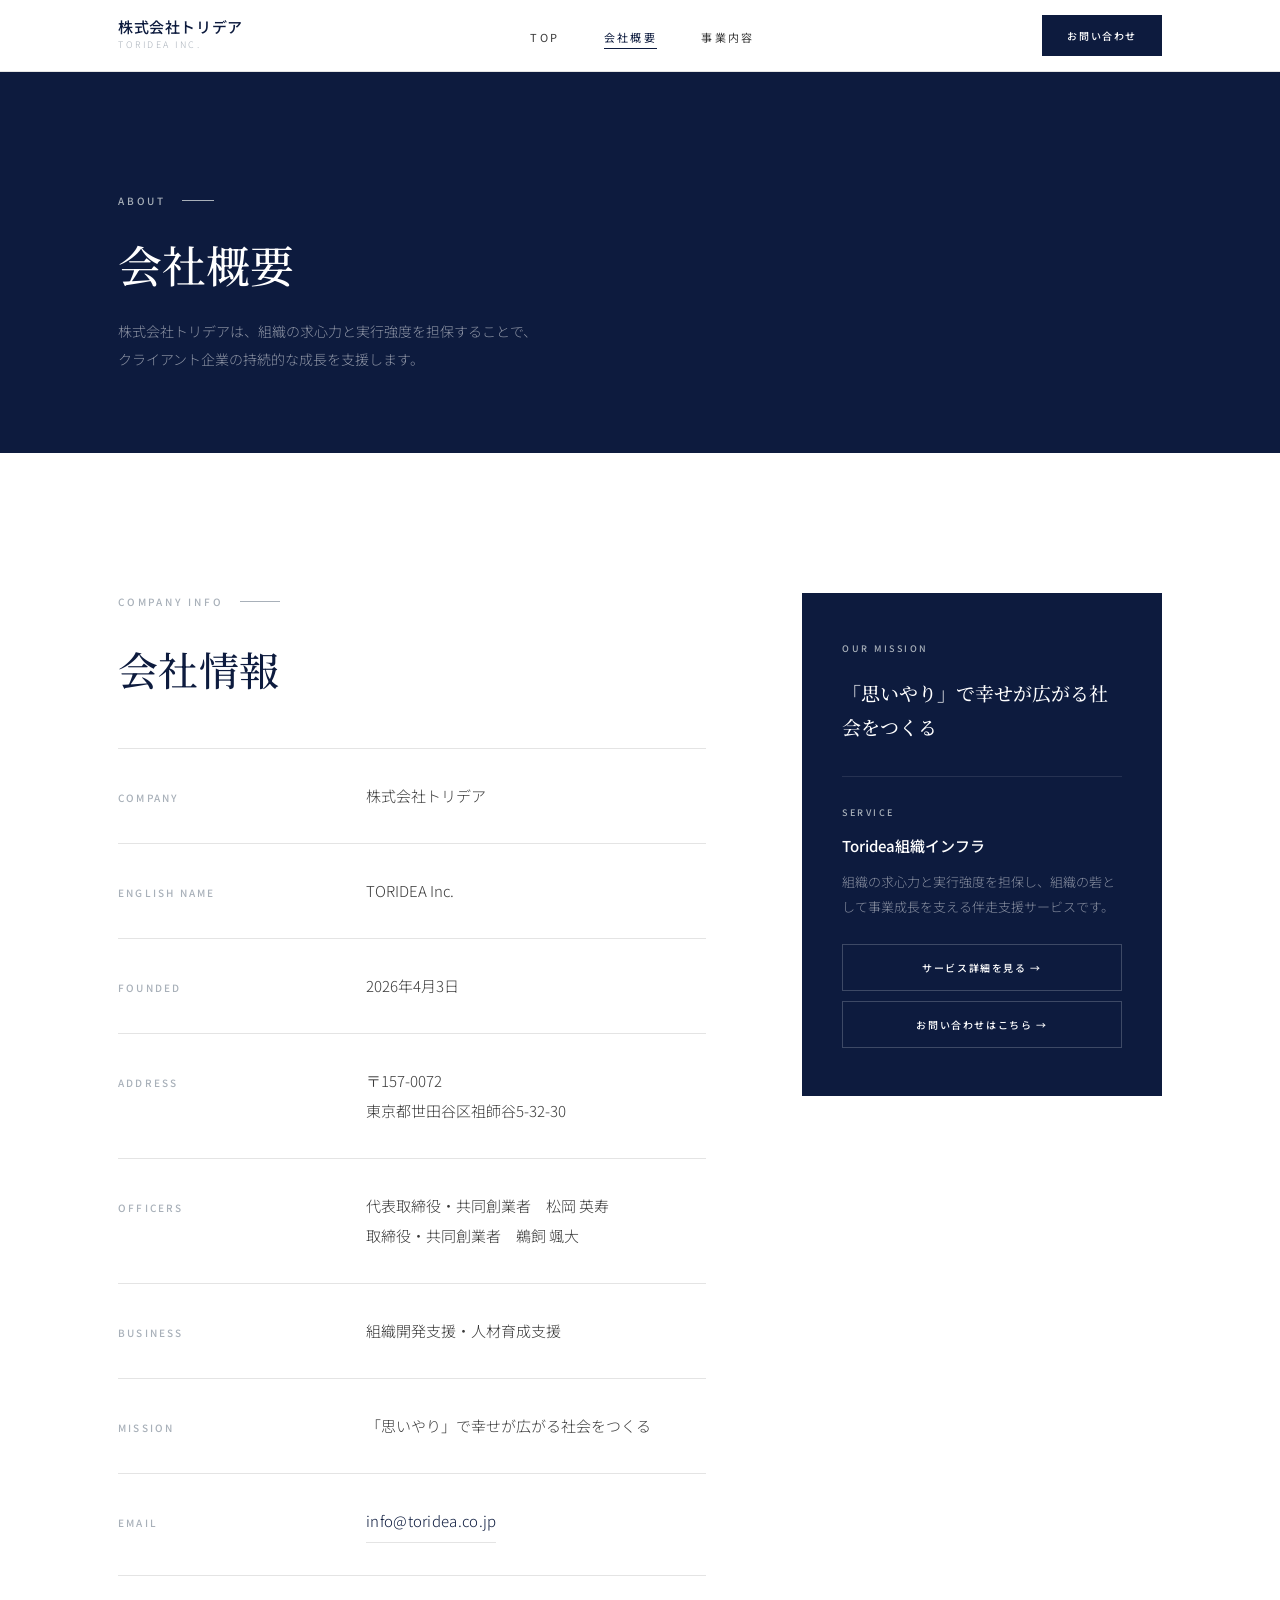
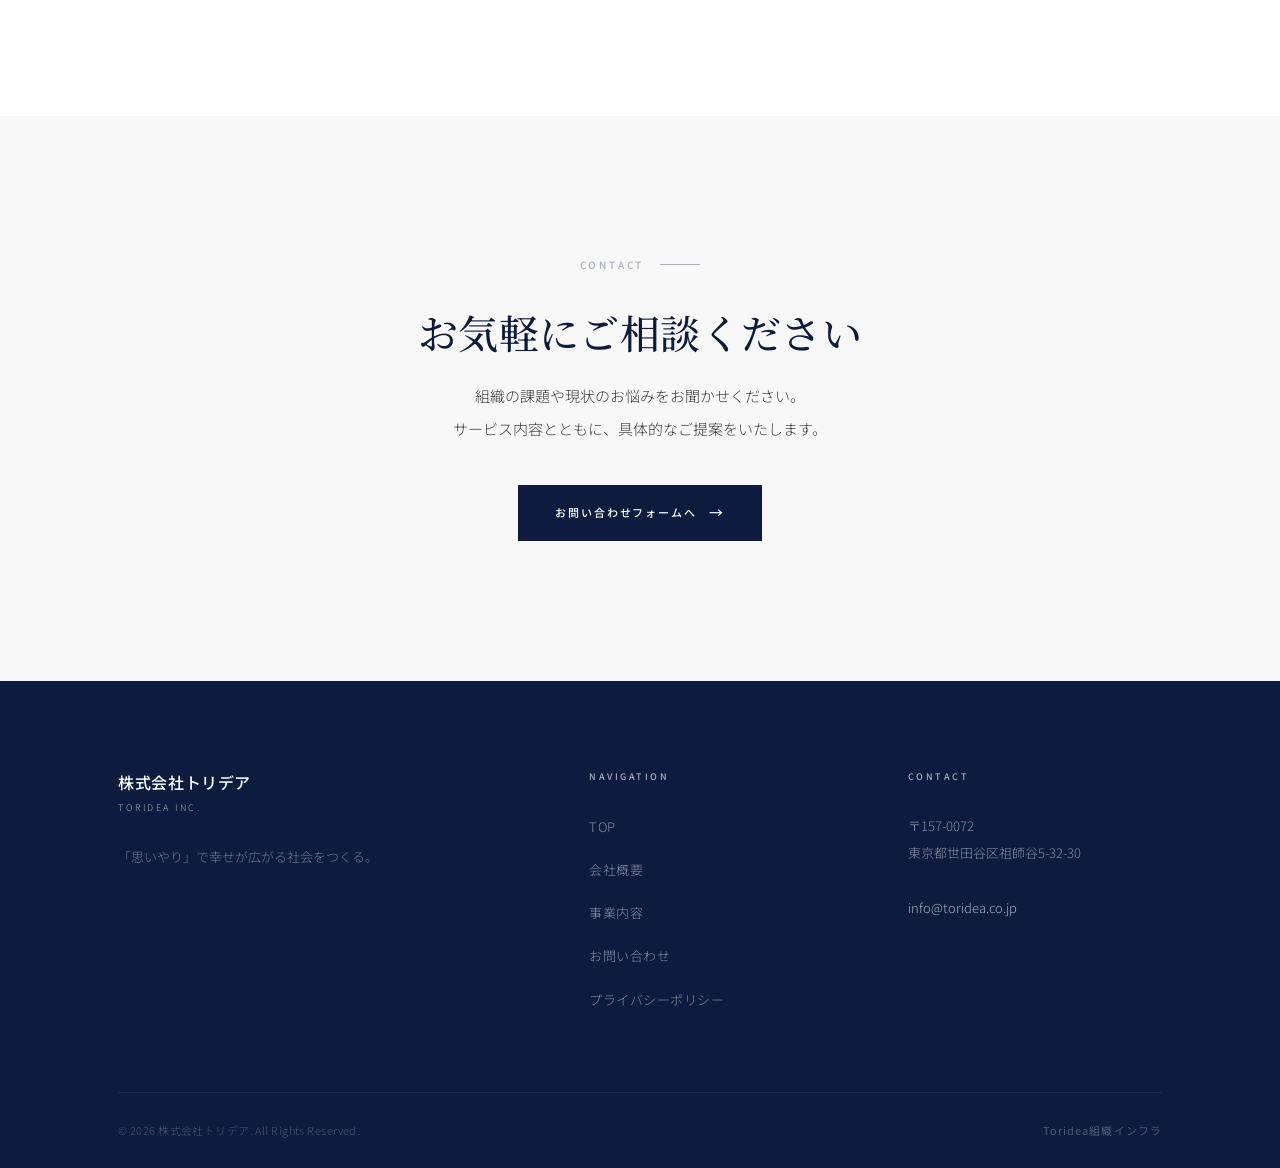
==== about.html @ 1d495691 "first commit" ====
<!DOCTYPE html>
<html lang="ja">
<head>
  <meta charset="UTF-8">
  <meta name="viewport" content="width=device-width, initial-scale=1.0">
  <meta name="description" content="株式会社トリデアの会社概要。設立2026年4月3日、東京都世田谷区。代表取締役 松岡 英寿。">
  <title>会社概要 | 株式会社トリデア</title>
  <link rel="stylesheet" href="style.css">
  <style>
    /* =====================
       About Page
    ===================== */
    .about-layout {
      display: grid;
      grid-template-columns: 1fr 360px;
      gap: 96px;
      align-items: start;
    }

    .about-sidebar {
      position: sticky;
      top: calc(var(--header-h) + 32px);
    }

    .sidebar-card {
      background: var(--color-primary);
      padding: 48px 40px;
      color: var(--color-white);
    }

    .sidebar-card__label {
      font-size: 9px;
      font-weight: 500;
      letter-spacing: 0.28em;
      color: var(--color-accent);
      text-transform: uppercase;
      margin-bottom: 20px;
    }

    .sidebar-card__mission {
      font-family: var(--font-serif);
      font-size: 19px;
      font-weight: 500;
      line-height: 1.8;
      margin-bottom: 32px;
    }

    .sidebar-card__divider {
      border: none;
      border-top: 1px solid rgba(255,255,255,0.1);
      margin-bottom: 28px;
    }

    .sidebar-card__svc-label {
      font-size: 9px;
      font-weight: 500;
      letter-spacing: 0.28em;
      color: var(--color-accent);
      text-transform: uppercase;
      margin-bottom: 12px;
    }

    .sidebar-card__svc-name {
      font-size: 15px;
      font-weight: 500;
      margin-bottom: 12px;
    }

    .sidebar-card__svc-text {
      font-size: 13px;
      color: rgba(255,255,255,0.5);
      line-height: 1.9;
      font-weight: 300;
    }

    .sidebar-card__cta {
      display: block;
      margin-top: 24px;
      text-align: center;
      font-size: 10px;
      font-weight: 500;
      padding: 14px;
      border: 1px solid rgba(255,255,255,0.2);
      letter-spacing: 0.16em;
      text-transform: uppercase;
      transition: background 0.25s, border-color 0.25s;
    }

    .sidebar-card__cta + .sidebar-card__cta { margin-top: 10px; }

    .sidebar-card__cta:hover {
      background: rgba(255,255,255,0.08);
      border-color: rgba(255,255,255,0.35);
    }

    @media (max-width: 960px) {
      .about-layout {
        grid-template-columns: 1fr;
        gap: 56px;
      }

      .about-sidebar { position: static; }
    }
  </style>
</head>
<body>

  <!-- Header -->
  <header class="header">
    <div class="header__inner">
      <a href="index.html" class="header__logo">
        <span class="header__logo-name">株式会社トリデア</span>
        <span class="header__logo-en">TORIDEA Inc.</span>
      </a>
      <nav class="nav">
        <ul class="nav__list">
          <li><a href="index.html" class="nav__link">TOP</a></li>
          <li><a href="about.html" class="nav__link active">会社概要</a></li>
          <li><a href="service.html" class="nav__link">事業内容</a></li>
        </ul>
      </nav>
      <a href="contact.html" class="nav__cta">お問い合わせ</a>
      <button class="hamburger" id="hamburger" aria-label="メニュー">
        <span class="hamburger__bar"></span>
        <span class="hamburger__bar"></span>
        <span class="hamburger__bar"></span>
      </button>
    </div>
  </header>

  <!-- Mobile Nav -->
  <div class="mobile-nav" id="mobileNav">
    <ul class="mobile-nav__list">
      <li><a href="index.html" class="mobile-nav__link">TOP</a></li>
      <li><a href="about.html" class="mobile-nav__link">会社概要</a></li>
      <li><a href="service.html" class="mobile-nav__link">事業内容</a></li>
    </ul>
    <a href="contact.html" class="mobile-nav__cta">お問い合わせ</a>
  </div>

  <!-- Page Hero -->
  <div class="main-content">
    <section class="page-hero">
      <div class="container">
        <div class="page-hero__eyebrow">
          <span class="page-hero__label">About</span>
          <span class="page-hero__line"></span>
        </div>
        <h1 class="page-hero__title">会社概要</h1>
        <p class="page-hero__lead">
          株式会社トリデアは、組織の求心力と実行強度を担保することで、<br>クライアント企業の持続的な成長を支援します。
        </p>
      </div>
    </section>

    <!-- Company Info -->
    <section class="section">
      <div class="container">
        <div class="about-layout">

          <!-- Main -->
          <div>
            <div class="eyebrow fade-in">
              <span class="eyebrow__text">Company Info</span>
              <span class="eyebrow__line"></span>
            </div>
            <h2 class="heading-serif fade-in" style="margin-bottom:48px;">会社情報</h2>

            <dl class="info-dl fade-in">
              <div class="info-dl__item">
                <dt class="info-dl__term">Company</dt>
                <dd class="info-dl__def">株式会社トリデア</dd>
              </div>
              <div class="info-dl__item">
                <dt class="info-dl__term">English Name</dt>
                <dd class="info-dl__def">TORIDEA Inc.</dd>
              </div>
              <div class="info-dl__item">
                <dt class="info-dl__term">Founded</dt>
                <dd class="info-dl__def">2026年4月3日</dd>
              </div>
              <div class="info-dl__item">
                <dt class="info-dl__term">Address</dt>
                <dd class="info-dl__def">
                  〒157-0072<br>
                  東京都世田谷区祖師谷5-32-30
                </dd>
              </div>
              <div class="info-dl__item">
                <dt class="info-dl__term">Officers</dt>
                <dd class="info-dl__def">
                  代表取締役・共同創業者　松岡 英寿<br>
                  取締役・共同創業者　鵜飼 颯大
                </dd>
              </div>
              <div class="info-dl__item">
                <dt class="info-dl__term">Business</dt>
                <dd class="info-dl__def">組織開発支援・人材育成支援</dd>
              </div>
              <div class="info-dl__item">
                <dt class="info-dl__term">Mission</dt>
                <dd class="info-dl__def">「思いやり」で幸せが広がる社会をつくる</dd>
              </div>
              <div class="info-dl__item">
                <dt class="info-dl__term">Email</dt>
                <dd class="info-dl__def">
                  <a href="mailto:info@toridea.co.jp" class="text-link"
                     style="font-size:15px; font-weight:300; text-transform:none; letter-spacing:0.02em;">
                    info@toridea.co.jp
                  </a>
                </dd>
              </div>
            </dl>
          </div>

          <!-- Sidebar -->
          <aside class="about-sidebar">
            <div class="sidebar-card fade-in">
              <p class="sidebar-card__label">Our Mission</p>
              <p class="sidebar-card__mission">
                「思いやり」で幸せが広がる社会をつくる
              </p>
              <hr class="sidebar-card__divider">
              <p class="sidebar-card__svc-label">Service</p>
              <p class="sidebar-card__svc-name">Toridea組織インフラ</p>
              <p class="sidebar-card__svc-text">
                組織の求心力と実行強度を担保し、組織の砦として事業成長を支える伴走支援サービスです。
              </p>
              <a href="service.html" class="sidebar-card__cta">サービス詳細を見る →</a>
              <a href="contact.html" class="sidebar-card__cta">お問い合わせはこちら →</a>
            </div>
          </aside>
        </div>
      </div>
    </section>

    <!-- CTA -->
    <section class="section section--gray">
      <div class="container" style="text-align:center;">
        <div class="eyebrow fade-in" style="justify-content:center;">
          <span class="eyebrow__text">Contact</span>
          <span class="eyebrow__line"></span>
        </div>
        <h2 class="heading-serif fade-in" style="margin-bottom:16px;">お気軽にご相談ください</h2>
        <p class="lead fade-in" style="margin:0 auto 40px; text-align:center;">
          組織の課題や現状のお悩みをお聞かせください。<br>
          サービス内容とともに、具体的なご提案をいたします。
        </p>
        <a href="contact.html" class="btn btn--primary fade-in">
          お問い合わせフォームへ <span class="btn__arrow">→</span>
        </a>
      </div>
    </section>
  </div>

  <!-- Footer -->
  <footer class="footer">
    <div class="container">
      <div class="footer__grid">
        <div>
          <p class="footer__brand-name">株式会社トリデア</p>
          <p class="footer__brand-en">TORIDEA Inc.</p>
          <p class="footer__mission">
            「思いやり」で幸せが広がる社会をつくる。
          </p>
        </div>
        <div>
          <p class="footer__col-label">Navigation</p>
          <ul class="footer__nav-list">
            <li><a href="index.html" class="footer__nav-link">TOP</a></li>
            <li><a href="about.html" class="footer__nav-link">会社概要</a></li>
            <li><a href="service.html" class="footer__nav-link">事業内容</a></li>
            <li><a href="contact.html" class="footer__nav-link">お問い合わせ</a></li>
            <li><a href="privacy.html" class="footer__nav-link">プライバシーポリシー</a></li>
          </ul>
        </div>
        <div>
          <p class="footer__col-label">Contact</p>
          <p class="footer__address">
            〒157-0072<br>
            東京都世田谷区祖師谷5-32-30<br><br>
            <a href="mailto:info@toridea.co.jp" style="color:var(--color-accent);">info@toridea.co.jp</a>
          </p>
        </div>
      </div>
      <div class="footer__bottom">
        <p class="footer__copy">&copy; 2026 株式会社トリデア. All Rights Reserved.</p>
        <p class="footer__tagline">Toridea組織インフラ</p>
      </div>
    </div>
  </footer>

  <script>
    const hamburger = document.getElementById('hamburger');
    const mobileNav = document.getElementById('mobileNav');

    hamburger.addEventListener('click', () => {
      hamburger.classList.toggle('is-open');
      mobileNav.classList.toggle('is-open');
    });

    document.querySelectorAll('.mobile-nav__link, .mobile-nav__cta').forEach(link => {
      link.addEventListener('click', () => {
        hamburger.classList.remove('is-open');
        mobileNav.classList.remove('is-open');
      });
    });

    const observer = new IntersectionObserver((entries) => {
      entries.forEach(e => { if (e.isIntersecting) e.target.classList.add('is-visible'); });
    }, { threshold: 0.1 });

    document.querySelectorAll('.fade-in').forEach(el => observer.observe(el));
  </script>
</body>
</html>
---- style.css ----
@import url('https://fonts.googleapis.com/css2?family=Noto+Sans+JP:wght@300;400;500;700&family=Noto+Serif+JP:wght@400;500;700&display=swap');

/* =====================
   Reset & Variables
===================== */
*, *::before, *::after {
  box-sizing: border-box;
  margin: 0;
  padding: 0;
}

:root {
  --color-primary:    #0D1B3E;
  --color-accent:     #A8B0B9;
  --color-white:      #FFFFFF;
  --color-bg:         #F8F8F8;
  --color-border:     #E4E4E4;
  --color-text:       #1A1A1A;
  --color-text-mid:   #3A3A3A;
  --color-text-light: #888888;
  --font-sans:  'Noto Sans JP', sans-serif;
  --font-serif: 'Noto Serif JP', serif;
  --max-width:  1140px;
  --header-h:   72px;
}

html { scroll-behavior: smooth; }

body {
  font-family: var(--font-sans);
  color: var(--color-text);
  background: var(--color-white);
  line-height: 1.7;
  font-size: 16px;
  -webkit-font-smoothing: antialiased;
}

a  { color: inherit; text-decoration: none; }
ul { list-style: none; }
img { max-width: 100%; height: auto; display: block; }
button { font-family: var(--font-sans); cursor: pointer; }

/* =====================
   Layout
===================== */
.container {
  max-width: var(--max-width);
  margin: 0 auto;
  padding: 0 48px;
}

.main-content { margin-top: var(--header-h); }

/* =====================
   Header
===================== */
.header {
  position: fixed;
  top: 0; left: 0; right: 0;
  height: var(--header-h);
  background: var(--color-white);
  border-bottom: 1px solid var(--color-border);
  z-index: 1000;
}

.header__inner {
  display: flex;
  align-items: center;
  justify-content: space-between;
  height: 100%;
  max-width: var(--max-width);
  margin: 0 auto;
  padding: 0 48px;
}

.header__logo {
  display: flex;
  flex-direction: column;
  gap: 3px;
}

.header__logo-name {
  font-size: 15px;
  font-weight: 500;
  color: var(--color-primary);
  letter-spacing: 0.04em;
  line-height: 1;
}

.header__logo-en {
  font-size: 9px;
  font-weight: 300;
  color: var(--color-accent);
  letter-spacing: 0.28em;
  text-transform: uppercase;
}

.nav__list {
  display: flex;
  align-items: center;
  gap: 44px;
}

.nav__link {
  font-size: 11px;
  font-weight: 400;
  color: var(--color-text-mid);
  letter-spacing: 0.22em;
  text-transform: uppercase;
  position: relative;
  padding-bottom: 4px;
  transition: color 0.25s;
}

.nav__link::after {
  content: '';
  position: absolute;
  bottom: 0; left: 0;
  width: 0; height: 1px;
  background: var(--color-primary);
  transition: width 0.3s ease;
}

.nav__link:hover,
.nav__link.active { color: var(--color-primary); }

.nav__link:hover::after,
.nav__link.active::after { width: 100%; }

.nav__cta {
  font-size: 10px;
  font-weight: 500;
  color: var(--color-white);
  background: var(--color-primary);
  padding: 11px 24px;
  letter-spacing: 0.16em;
  text-transform: uppercase;
  border: 1px solid var(--color-primary);
  transition: background 0.25s, color 0.25s;
}

.nav__cta:hover {
  background: transparent;
  color: var(--color-primary);
}

/* Hamburger */
.hamburger {
  display: none;
  flex-direction: column;
  justify-content: center;
  gap: 5px;
  background: none;
  border: none;
  padding: 6px;
  width: 36px;
  height: 36px;
}

.hamburger__bar {
  display: block;
  width: 22px;
  height: 1px;
  background: var(--color-primary);
  transition: all 0.3s;
}

.hamburger.is-open .hamburger__bar:nth-child(1) { transform: translateY(6px) rotate(45deg); }
.hamburger.is-open .hamburger__bar:nth-child(2) { opacity: 0; }
.hamburger.is-open .hamburger__bar:nth-child(3) { transform: translateY(-6px) rotate(-45deg); }

.mobile-nav {
  display: none;
  position: fixed;
  top: var(--header-h);
  left: 0; right: 0;
  background: var(--color-white);
  padding: 32px 24px 40px;
  border-bottom: 1px solid var(--color-border);
  z-index: 999;
}

.mobile-nav.is-open { display: block; }

.mobile-nav__list {
  display: flex;
  flex-direction: column;
  margin-bottom: 24px;
}

.mobile-nav__link {
  display: block;
  padding: 16px 0;
  font-size: 11px;
  color: var(--color-text-mid);
  border-bottom: 1px solid var(--color-border);
  letter-spacing: 0.22em;
  text-transform: uppercase;
}

.mobile-nav__cta {
  display: block;
  text-align: center;
  background: var(--color-primary);
  color: var(--color-white);
  font-size: 11px;
  font-weight: 500;
  padding: 15px;
  letter-spacing: 0.16em;
  text-transform: uppercase;
}

/* =====================
   Footer
===================== */
.footer {
  background: var(--color-primary);
  color: var(--color-white);
  padding: 88px 0 0;
}

.footer__grid {
  display: grid;
  grid-template-columns: 1.6fr 1fr 1fr;
  gap: 64px;
  padding-bottom: 80px;
  border-bottom: 1px solid rgba(255,255,255,0.07);
}

.footer__brand-name {
  font-size: 16px;
  font-weight: 500;
  letter-spacing: 0.04em;
  margin-bottom: 4px;
}

.footer__brand-en {
  font-size: 9px;
  font-weight: 300;
  color: var(--color-accent);
  letter-spacing: 0.28em;
  text-transform: uppercase;
  margin-bottom: 28px;
}

.footer__mission {
  font-size: 13px;
  line-height: 2.1;
  color: rgba(255,255,255,0.42);
  font-weight: 300;
}

.footer__col-label {
  font-size: 9px;
  font-weight: 500;
  letter-spacing: 0.28em;
  color: var(--color-accent);
  text-transform: uppercase;
  margin-bottom: 28px;
}

.footer__nav-list {
  display: flex;
  flex-direction: column;
  gap: 16px;
}

.footer__nav-link {
  font-size: 13px;
  color: rgba(255,255,255,0.5);
  font-weight: 300;
  letter-spacing: 0.04em;
  transition: color 0.25s;
}

.footer__nav-link:hover { color: var(--color-white); }

.footer__address {
  font-size: 13px;
  line-height: 2.1;
  color: rgba(255,255,255,0.5);
  font-weight: 300;
}

.footer__bottom {
  padding: 28px 0;
  display: flex;
  align-items: center;
  justify-content: space-between;
}

.footer__copy {
  font-size: 11px;
  color: rgba(255,255,255,0.26);
  letter-spacing: 0.04em;
  font-weight: 300;
}

.footer__tagline {
  font-size: 11px;
  color: rgba(255,255,255,0.28);
  letter-spacing: 0.1em;
}

/* =====================
   Section
===================== */
.section { padding: 140px 0; }
.section--gray { background: var(--color-bg); }
.section--dark  { background: var(--color-primary); color: var(--color-white); }

/* Eyebrow */
.eyebrow {
  display: flex;
  align-items: center;
  gap: 16px;
  margin-bottom: 28px;
}

.eyebrow__text {
  font-size: 10px;
  font-weight: 500;
  letter-spacing: 0.28em;
  color: var(--color-accent);
  text-transform: uppercase;
  white-space: nowrap;
}

.eyebrow__line {
  width: 40px;
  height: 1px;
  background: var(--color-accent);
  flex-shrink: 0;
}

/* Headings */
.heading-serif {
  font-family: var(--font-serif);
  font-size: clamp(26px, 3.2vw, 40px);
  font-weight: 500;
  color: var(--color-primary);
  line-height: 1.55;
  letter-spacing: 0.01em;
}

.heading-serif--white { color: var(--color-white); }

/* Lead */
.lead {
  font-size: 15px;
  font-weight: 300;
  color: var(--color-text-mid);
  line-height: 2.2;
  max-width: 720px;
}

.lead--white { color: rgba(255,255,255,0.62); }

/* Decorative rule */
.deco-rule {
  width: 40px;
  height: 1px;
  background: var(--color-accent);
  margin: 28px 0;
}

/* =====================
   Page Hero (subpages)
===================== */
.page-hero {
  background: var(--color-primary);
  padding: 120px 0 80px;
}

.page-hero__eyebrow {
  display: flex;
  align-items: center;
  gap: 16px;
  margin-bottom: 24px;
}

.page-hero__label {
  font-size: 10px;
  font-weight: 500;
  letter-spacing: 0.28em;
  color: var(--color-accent);
  text-transform: uppercase;
}

.page-hero__line {
  width: 32px;
  height: 1px;
  background: var(--color-accent);
}

.page-hero__title {
  font-family: var(--font-serif);
  font-size: clamp(28px, 4vw, 44px);
  font-weight: 500;
  color: var(--color-white);
  line-height: 1.45;
  margin-bottom: 20px;
}

.page-hero__lead {
  font-size: 14px;
  font-weight: 300;
  color: rgba(255,255,255,0.52);
  line-height: 2.0;
  max-width: 560px;
}

/* =====================
   Buttons
===================== */
.btn {
  display: inline-flex;
  align-items: center;
  gap: 12px;
  font-family: var(--font-sans);
  font-size: 11px;
  font-weight: 500;
  letter-spacing: 0.18em;
  text-transform: uppercase;
  border: 1px solid transparent;
  transition: all 0.3s ease;
  cursor: pointer;
  padding: 15px 36px;
}

.btn--primary {
  background: var(--color-primary);
  color: var(--color-white);
  border-color: var(--color-primary);
}
.btn--primary:hover {
  background: transparent;
  color: var(--color-primary);
}

.btn--outline {
  background: transparent;
  color: var(--color-primary);
  border-color: var(--color-primary);
}
.btn--outline:hover {
  background: var(--color-primary);
  color: var(--color-white);
}

.btn--white {
  background: var(--color-white);
  color: var(--color-primary);
  border-color: var(--color-white);
}
.btn--white:hover {
  background: transparent;
  color: var(--color-white);
}

.btn__arrow {
  font-size: 14px;
  transition: transform 0.3s;
}
.btn:hover .btn__arrow { transform: translateX(5px); }

/* Text link */
.text-link {
  display: inline-flex;
  align-items: center;
  gap: 10px;
  font-size: 11px;
  font-weight: 500;
  letter-spacing: 0.18em;
  text-transform: uppercase;
  color: var(--color-primary);
  border-bottom: 1px solid var(--color-border);
  padding-bottom: 6px;
  transition: border-color 0.3s, gap 0.3s;
}
.text-link:hover {
  border-color: var(--color-primary);
  gap: 16px;
}

/* =====================
   Forms
===================== */
.form-group { margin-bottom: 40px; }

.form-label {
  display: flex;
  align-items: baseline;
  gap: 10px;
  font-size: 9px;
  font-weight: 500;
  letter-spacing: 0.26em;
  color: var(--color-accent);
  text-transform: uppercase;
  margin-bottom: 12px;
}

.form-label__ja {
  font-size: 12px;
  color: var(--color-text-mid);
  letter-spacing: 0.04em;
  text-transform: none;
  font-weight: 400;
}

.form-label .required {
  font-size: 9px;
  color: var(--color-primary);
  border: 1px solid var(--color-primary);
  padding: 1px 5px;
  letter-spacing: 0.1em;
  text-transform: uppercase;
}

.form-input,
.form-textarea,
.form-select {
  width: 100%;
  padding: 14px 0;
  font-size: 15px;
  font-family: var(--font-sans);
  font-weight: 300;
  color: var(--color-text);
  background: transparent;
  border: none;
  border-bottom: 1px solid var(--color-border);
  border-radius: 0;
  outline: none;
  transition: border-color 0.25s;
  appearance: none;
}

.form-input:focus,
.form-textarea:focus,
.form-select:focus { border-bottom-color: var(--color-primary); }

.form-input::placeholder,
.form-textarea::placeholder { color: #C4C9D1; }

.form-textarea {
  resize: none;
  min-height: 160px;
  line-height: 1.9;
}

.form-select {
  background-image: url("data:image/svg+xml,%3Csvg xmlns='http://www.w3.org/2000/svg' width='10' height='6' viewBox='0 0 10 6'%3E%3Cpath d='M1 1l4 4 4-4' stroke='%23A8B0B9' stroke-width='1.2' fill='none' stroke-linecap='round' stroke-linejoin='round'/%3E%3C/svg%3E");
  background-repeat: no-repeat;
  background-position: right 2px center;
  cursor: pointer;
}

/* =====================
   Info DL (About)
===================== */
.info-dl { border-top: 1px solid var(--color-border); }

.info-dl__item {
  display: grid;
  grid-template-columns: 200px 1fr;
  gap: 48px;
  padding: 32px 0;
  border-bottom: 1px solid var(--color-border);
  align-items: baseline;
}

.info-dl__term {
  font-size: 10px;
  font-weight: 500;
  letter-spacing: 0.22em;
  color: var(--color-accent);
  text-transform: uppercase;
  padding-top: 3px;
}

.info-dl__def {
  font-size: 15px;
  color: var(--color-text-mid);
  font-weight: 300;
  line-height: 2.0;
}

/* =====================
   Scroll Fade
===================== */
.fade-in {
  opacity: 0;
  transform: translateY(22px);
  transition: opacity 0.75s ease, transform 0.75s ease;
}

.fade-in.is-visible {
  opacity: 1;
  transform: translateY(0);
}

/* =====================
   Responsive
===================== */
@media (max-width: 960px) {
  :root { --header-h: 64px; }

  .container { padding: 0 24px; }
  .header__inner { padding: 0 24px; }
  .mobile-nav { padding: 32px 24px 40px; }

  .nav, .nav__cta { display: none; }
  .hamburger { display: flex; }

  .section { padding: 80px 0; }

  .footer__grid {
    grid-template-columns: 1fr;
    gap: 40px;
    padding-bottom: 48px;
  }

  .footer__bottom {
    flex-direction: column;
    gap: 10px;
    text-align: center;
  }

  .page-hero { padding: 100px 0 60px; }

  .info-dl__item {
    grid-template-columns: 1fr;
    gap: 8px;
    padding: 20px 0;
  }
}

@media (max-width: 600px) {
  .container { padding: 0 20px; }
  .section { padding: 64px 0; }
}
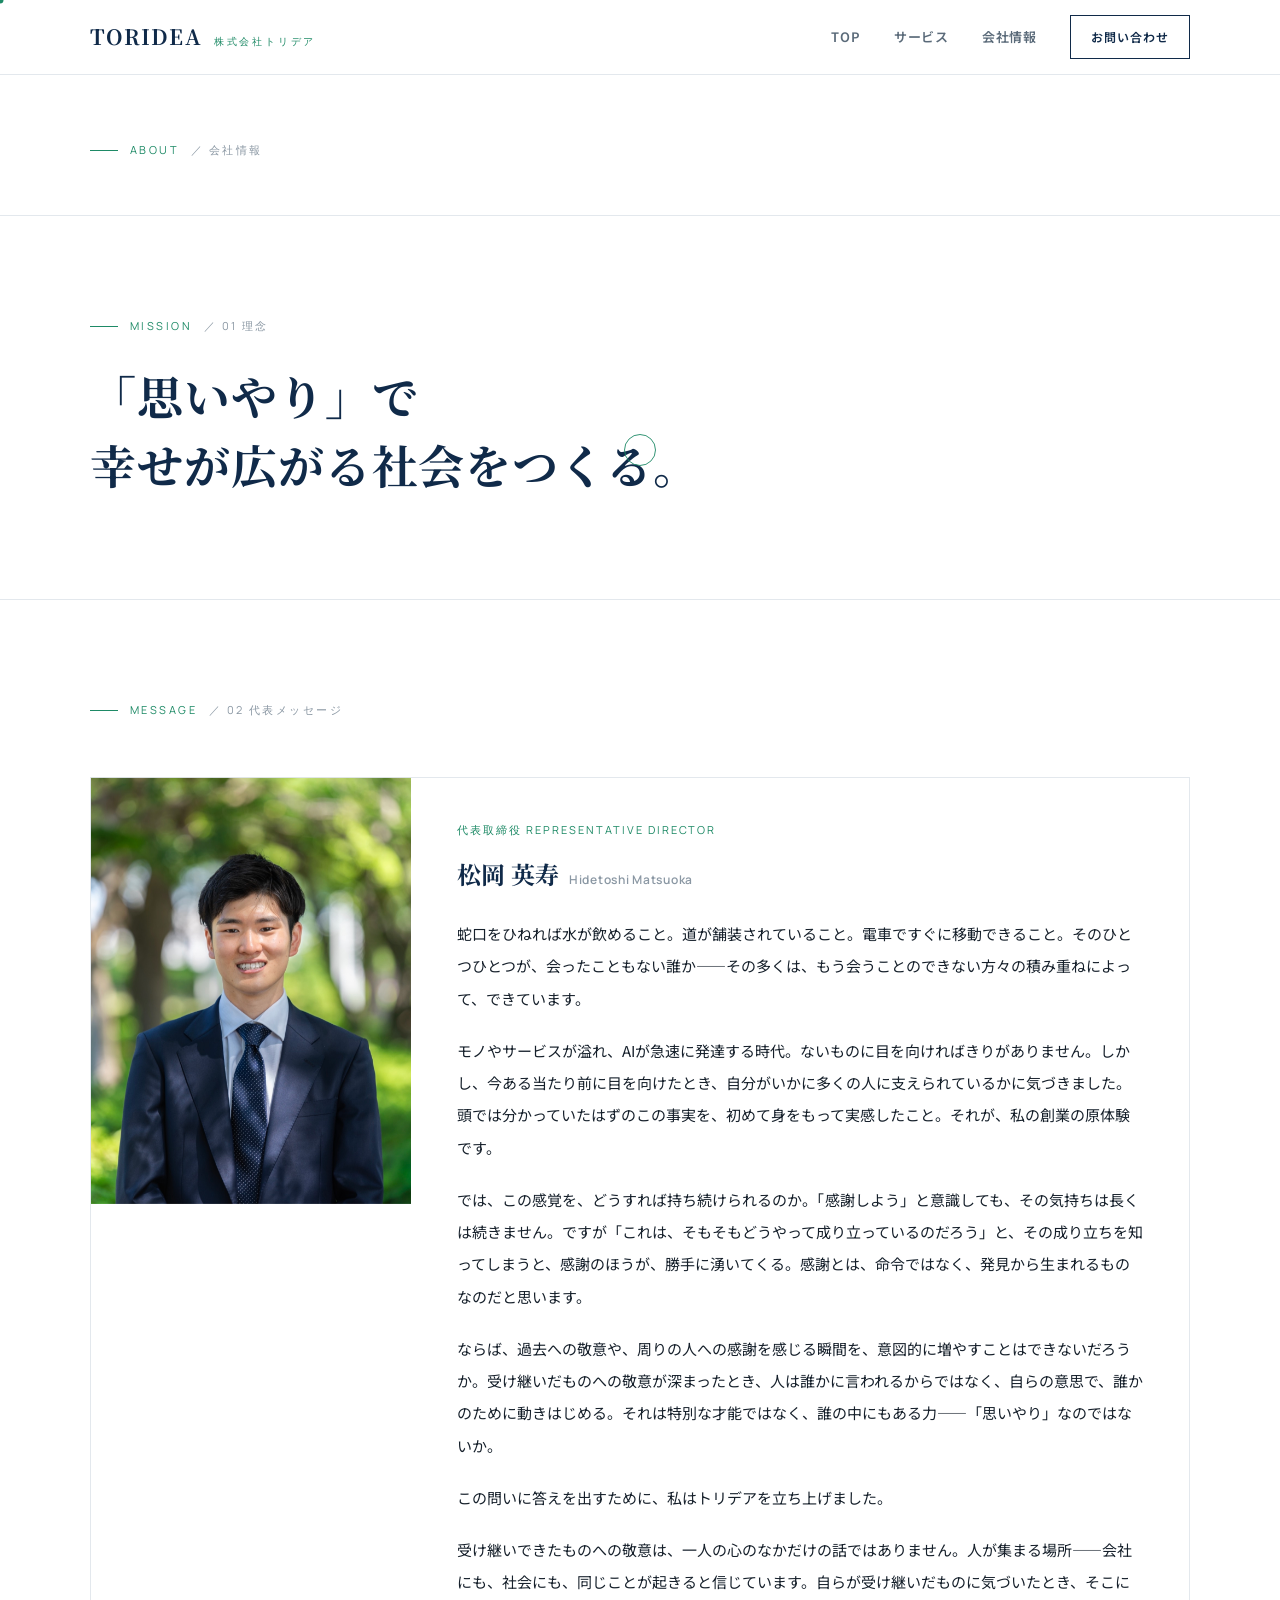
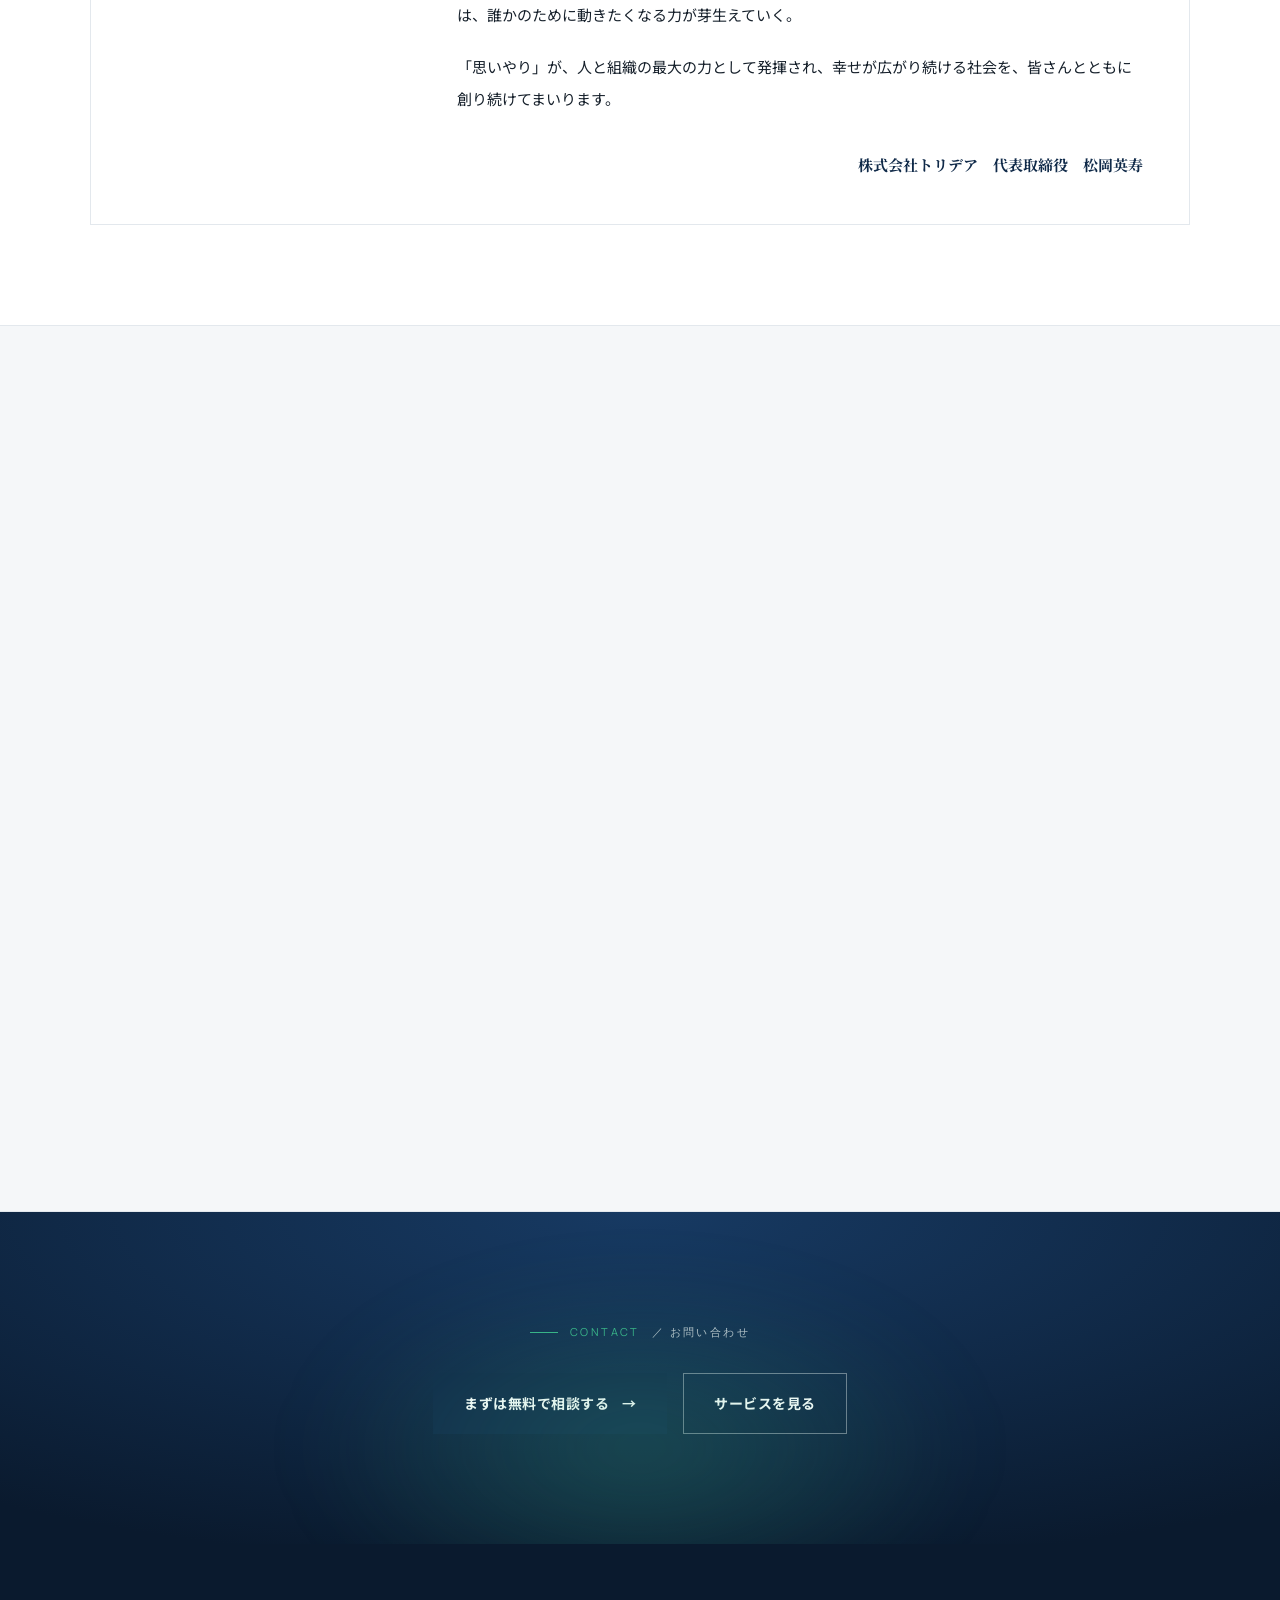
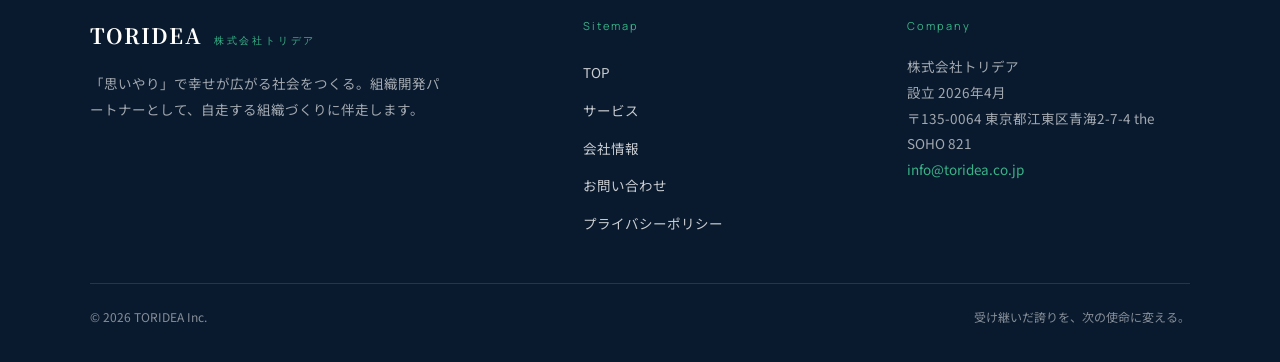
==== commit 3658ffa7: "サイト全体をネイビー基調の新デザインに刷新 - index / about / service / contact を corporate-navy 案の内容に差し替え - privacy / tha" ====
--- a/about.html
+++ b/about.html
@@ -1,316 +1,380 @@
 <!DOCTYPE html>
 <html lang="ja">
 <head>
-  <meta charset="UTF-8">
-  <meta name="viewport" content="width=device-width, initial-scale=1.0">
-  <meta name="description" content="株式会社トリデアの会社概要。設立2026年4月3日、東京都世田谷区。代表取締役 松岡 英寿。">
-  <title>会社概要 | 株式会社トリデア</title>
-  <link rel="stylesheet" href="style.css">
-  <style>
-    /* =====================
-       About Page
-    ===================== */
-    .about-layout {
-      display: grid;
-      grid-template-columns: 1fr 360px;
-      gap: 96px;
-      align-items: start;
-    }
-
-    .about-sidebar {
-      position: sticky;
-      top: calc(var(--header-h) + 32px);
-    }
-
-    .sidebar-card {
-      background: var(--color-primary);
-      padding: 48px 40px;
-      color: var(--color-white);
-    }
-
-    .sidebar-card__label {
-      font-size: 9px;
-      font-weight: 500;
-      letter-spacing: 0.28em;
-      color: var(--color-accent);
-      text-transform: uppercase;
-      margin-bottom: 20px;
-    }
-
-    .sidebar-card__mission {
-      font-family: var(--font-serif);
-      font-size: 19px;
-      font-weight: 500;
-      line-height: 1.8;
-      margin-bottom: 32px;
-    }
-
-    .sidebar-card__divider {
-      border: none;
-      border-top: 1px solid rgba(255,255,255,0.1);
-      margin-bottom: 28px;
-    }
-
-    .sidebar-card__svc-label {
-      font-size: 9px;
-      font-weight: 500;
-      letter-spacing: 0.28em;
-      color: var(--color-accent);
-      text-transform: uppercase;
-      margin-bottom: 12px;
-    }
-
-    .sidebar-card__svc-name {
-      font-size: 15px;
-      font-weight: 500;
-      margin-bottom: 12px;
-    }
-
-    .sidebar-card__svc-text {
-      font-size: 13px;
-      color: rgba(255,255,255,0.5);
-      line-height: 1.9;
-      font-weight: 300;
-    }
-
-    .sidebar-card__cta {
-      display: block;
-      margin-top: 24px;
-      text-align: center;
-      font-size: 10px;
-      font-weight: 500;
-      padding: 14px;
-      border: 1px solid rgba(255,255,255,0.2);
-      letter-spacing: 0.16em;
-      text-transform: uppercase;
-      transition: background 0.25s, border-color 0.25s;
-    }
-
-    .sidebar-card__cta + .sidebar-card__cta { margin-top: 10px; }
-
-    .sidebar-card__cta:hover {
-      background: rgba(255,255,255,0.08);
-      border-color: rgba(255,255,255,0.35);
-    }
-
-    @media (max-width: 960px) {
-      .about-layout {
-        grid-template-columns: 1fr;
-        gap: 56px;
-      }
-
-      .about-sidebar { position: static; }
-    }
-  </style>
+<meta charset="UTF-8">
+<meta name="google-site-verification" content="NkUBBzLh7_Rmqn_y_YiJ9PpteuSCEMoeHBGua6x08ZY" />
+<meta name="viewport" content="width=device-width, initial-scale=1.0">
+<meta name="description" content="株式会社トリデアの会社概要。設立2026年4月、代表取締役 松岡英寿。組織開発パートナー。">
+<title>会社情報｜株式会社トリデア</title>
+<link rel="preconnect" href="https://fonts.googleapis.com"><link rel="preconnect" href="https://fonts.gstatic.com" crossorigin>
+<link href="https://fonts.googleapis.com/css2?family=Noto+Sans+JP:wght@400;500;600;700;900&family=Noto+Serif+JP:wght@600;700&family=Manrope:wght@500;600;700&display=swap" rel="stylesheet">
+<style>
+:root{
+  --navy:#122A47; --navy2:#0B1B30; --ink:#16202B; --slate:#5A6A79; --faint:#8A97A3;
+  --line:#E3E8ED; --line2:#CED6DD; --bg:#FFFFFF; --bg2:#F5F7F9; --panel:#0E2340;
+  --accent:#1C7C5A; --accent-l:#2E9B74;
+  --g:'Noto Sans JP',sans-serif; --serif:'Noto Serif JP',serif; --lat:'Manrope',sans-serif;
+  --e:cubic-bezier(.22,1,.36,1);
+}
+*{margin:0;padding:0;box-sizing:border-box}
+html{scroll-behavior:smooth}
+body{font-family:var(--g);color:var(--ink);background:var(--bg);line-height:1.9;-webkit-font-smoothing:antialiased;overflow-x:hidden}
+a{color:inherit;text-decoration:none}
+img{display:block;max-width:100%}
+::selection{background:rgba(28,124,90,.16)}
+.wrap{max-width:1180px;margin:0 auto;padding:0 40px;position:relative}
+@media(max-width:640px){.wrap{padding:0 22px}}
+.lat{font-family:var(--lat);font-weight:600;letter-spacing:.18em;text-transform:uppercase}
+
+/* header */
+.hd{position:fixed;top:0;left:0;right:0;z-index:100;background:rgba(255,255,255,.9);backdrop-filter:blur(10px);border-bottom:1px solid var(--line);transition:.3s}
+.hd__in{max-width:1180px;margin:0 auto;padding:0 40px;height:74px;display:flex;align-items:center;justify-content:space-between}
+.hd.small .hd__in{height:62px}
+.lg{display:flex;align-items:baseline;gap:12px}
+.lg b{font-family:var(--serif);font-weight:700;font-size:21px;letter-spacing:.06em;color:var(--navy)}
+.lg span{font-family:var(--lat);font-size:10px;letter-spacing:.28em;color:var(--accent)}
+.nav{display:flex;align-items:center;gap:34px}
+.nav a{font-size:13px;font-weight:600;color:var(--slate);position:relative;padding:4px 0;letter-spacing:.04em}
+.nav a::after{content:'';position:absolute;left:0;bottom:-2px;width:0;height:1px;background:var(--accent);transition:width .3s var(--e)}
+.nav a:hover{color:var(--navy)}.nav a:hover::after{width:100%}
+.nav a.cta{border:1px solid var(--navy);color:var(--navy);padding:10px 20px;font-size:12px;letter-spacing:.08em}
+.nav a.cta::after{display:none}
+.nav a.cta:hover{background:var(--navy);color:#fff}
+.mb{display:none;width:42px;height:42px;border:1px solid var(--line2);background:none;cursor:pointer;flex-direction:column;gap:5px;align-items:center;justify-content:center}
+.mb span{width:18px;height:1.5px;background:var(--navy)}
+@media(max-width:820px){.nav{display:none}.mb{display:flex}}
+
+/* eyebrow / headings */
+.ey{display:flex;align-items:center;gap:12px;font-family:var(--lat);font-size:11px;letter-spacing:.22em;text-transform:uppercase;color:var(--accent);margin-bottom:24px}
+.ey .n{color:var(--faint)}
+.ey::before{content:'';width:28px;height:1px;background:var(--accent)}
+.h2{font-family:var(--serif);font-weight:700;font-size:clamp(26px,3.4vw,40px);line-height:1.5;letter-spacing:.02em;color:var(--navy)}
+.lead{margin-top:22px;font-size:16px;color:var(--slate);font-weight:500;line-height:2.05;max-width:38em}
+
+/* buttons */
+.btn{display:inline-flex;align-items:center;gap:12px;font-size:14px;font-weight:700;letter-spacing:.04em;padding:16px 30px;transition:.3s var(--e);border:1px solid transparent}
+.btn.pri{background:var(--navy);color:#fff}
+.btn.pri:hover{background:var(--navy2)}
+.btn.gh{border-color:var(--line2);color:var(--navy)}
+.btn.gh:hover{border-color:var(--navy);background:var(--bg2)}
+.btn .ar{transition:transform .3s var(--e)}.btn:hover .ar{transform:translateX(5px)}
+.tlink{display:inline-flex;align-items:center;gap:10px;font-weight:700;font-size:14px;color:var(--navy);border-bottom:1px solid var(--line2);padding-bottom:5px;transition:.3s}
+.tlink:hover{border-color:var(--accent);color:var(--accent)}
+.tlink .ar{transition:transform .3s var(--e)}.tlink:hover .ar{transform:translateX(4px)}
+
+/* reveal */
+.rv{opacity:0;transform:translateY(22px);transition:.8s var(--e)}
+.rv.in{opacity:1;transform:none}
+.d1{transition-delay:.08s}.d2{transition-delay:.16s}.d3{transition-delay:.24s}
+
+/* hero */
+.hero{padding:150px 0 90px;position:relative;border-bottom:1px solid var(--line)}
+.hero::before{content:'';position:absolute;left:40px;top:0;bottom:0;width:1px;background:var(--line);opacity:.7}
+.hero__in{display:grid;grid-template-columns:1.05fr .95fr;gap:60px;align-items:center}
+.hero h1{font-family:var(--serif);font-weight:700;font-size:clamp(32px,4.8vw,58px);line-height:1.42;letter-spacing:.03em;color:var(--navy)}
+.hero h1 em{font-style:normal;color:var(--accent)}
+.hero__lead{margin-top:30px;font-size:16px;line-height:2.1;color:var(--slate);max-width:32em}
+.hero__act{margin-top:40px;display:flex;gap:18px;flex-wrap:wrap;align-items:center}
+.hero__meta{margin-top:44px;display:flex;gap:34px;border-top:1px solid var(--line);padding-top:26px}
+.hero__meta div .lat{font-size:10px;color:var(--faint);display:block;margin-bottom:6px}
+.hero__meta div b{font-family:var(--serif);font-weight:700;font-size:20px;color:var(--navy)}
+/* hero panel: 5-stage index */
+.panel{border:1px solid var(--line2);background:var(--bg)}
+.panel__hd{background:var(--panel);color:#fff;padding:22px 26px;display:flex;align-items:center;justify-content:space-between}
+.panel__hd .lat{font-size:10px;letter-spacing:.24em;color:var(--accent-l)}
+.panel__hd b{font-family:var(--serif);font-weight:700;font-size:16px;letter-spacing:.04em}
+.panel__row{display:grid;grid-template-columns:44px 1fr auto;gap:16px;align-items:center;padding:17px 26px;border-top:1px solid var(--line)}
+.panel__row:first-of-type{border-top:0}
+.panel__row .no{font-family:var(--lat);font-weight:700;font-size:13px;color:var(--accent)}
+.panel__row .nm{font-weight:700;font-size:15px;color:var(--navy)}
+.panel__row .tg{font-size:12px;color:var(--faint)}
+.panel__row.base{background:var(--bg2)}
+@media(max-width:860px){.hero__in{grid-template-columns:1fr;gap:44px}.hero::before{display:none}}
+
+/* section */
+.sec{padding:100px 0;border-bottom:1px solid var(--line)}
+.sec__hd{max-width:760px;margin-bottom:56px}
+
+/* issues: bordered rows */
+.rows{border-top:1px solid var(--line2)}
+.row{display:grid;grid-template-columns:64px 1.1fr 2fr;gap:24px;align-items:center;padding:26px 6px;border-bottom:1px solid var(--line)}
+.row .idx{font-family:var(--lat);font-weight:700;font-size:14px;color:var(--accent)}
+.row h4{font-family:var(--serif);font-weight:700;font-size:19px;color:var(--navy)}
+.row p{font-size:14.5px;color:var(--slate)}
+.pull{margin-top:52px;padding:40px;background:var(--navy);color:#fff;display:flex;align-items:center;gap:20px}
+.pull .bar{width:3px;height:52px;background:var(--accent-l);flex-shrink:0}
+.pull b{font-family:var(--serif);font-weight:700;font-size:clamp(20px,2.6vw,28px);line-height:1.6}
+.pull b em{font-style:normal;color:var(--accent-l)}
+@media(max-width:720px){.row{grid-template-columns:48px 1fr;gap:14px}.row p{grid-column:1/-1;padding-left:62px}}
+
+/* method: 3 columns */
+.cols3{display:grid;grid-template-columns:repeat(3,1fr);gap:0;border:1px solid var(--line)}
+.mcol{padding:40px 34px;border-right:1px solid var(--line);position:relative}
+.mcol:last-child{border-right:0}
+.mcol .no{font-family:var(--lat);font-weight:700;font-size:13px;color:var(--accent);letter-spacing:.12em}
+.mcol .top{display:flex;align-items:center;justify-content:space-between;margin-bottom:22px}
+.mcol .ic{width:46px;height:46px;border:1px solid var(--line2);display:grid;place-items:center}
+.mcol .ic svg{width:24px;height:24px}
+.mcol h3{font-family:var(--serif);font-weight:700;font-size:21px;color:var(--navy);margin-bottom:12px}
+.mcol p{font-size:14px;color:var(--slate);line-height:1.9}
+@media(max-width:820px){.cols3{grid-template-columns:1fr}.mcol{border-right:0;border-bottom:1px solid var(--line)}.mcol:last-child{border-bottom:0}}
+
+/* approach on gray */
+.grayband{background:var(--bg2);border-bottom:1px solid var(--line)}
+.ledger{border-top:1px solid var(--line2);margin-top:8px}
+.lrow{display:grid;grid-template-columns:1fr 1fr 2.2fr;gap:24px;align-items:center;padding:24px 6px;border-bottom:1px solid var(--line)}
+.lrow .a{font-family:var(--serif);font-weight:700;font-size:16px;color:var(--navy)}
+.lrow .b{font-size:13px;color:var(--accent);font-weight:700;letter-spacing:.04em}
+.lrow .c{font-size:14px;color:var(--slate)}
+.lrow.on{background:var(--navy);margin:0 -6px;padding:24px 6px}
+.lrow.on .a,.lrow.on .c{color:#fff}.lrow.on .b{color:var(--accent-l)}
+.lrow.on .a small{display:block;font-family:var(--lat);font-size:10px;letter-spacing:.14em;color:var(--accent-l);margin-top:3px}
+@media(max-width:720px){.lrow{grid-template-columns:1fr;gap:6px}.lrow .c{padding-top:4px}}
+
+/* reasons 3col */
+.reasons{display:grid;grid-template-columns:repeat(3,1fr);gap:40px}
+.rcard{border-top:2px solid var(--navy);padding-top:24px}
+.rcard .no{font-family:var(--lat);font-weight:700;font-size:12px;color:var(--accent);letter-spacing:.12em}
+.rcard h4{font-family:var(--serif);font-weight:700;font-size:20px;color:var(--navy);margin:10px 0 12px}
+.rcard p{font-size:14.5px;color:var(--slate);line-height:1.95}
+@media(max-width:820px){.reasons{grid-template-columns:1fr;gap:30px}}
+
+/* stats band */
+.stats{background:var(--navy);color:#fff;padding:70px 0}
+.stats .grid{display:grid;grid-template-columns:repeat(4,1fr);gap:20px}
+.stat{border-left:1px solid rgba(255,255,255,.16);padding-left:24px}
+.stat .v{font-family:var(--serif);font-weight:700;font-size:clamp(30px,3.6vw,42px);line-height:1;color:#fff}
+.stat .v small{font-size:16px;margin-left:4px;color:var(--accent-l)}
+.stat .l{margin-top:14px;font-size:13px;color:rgba(255,255,255,.7);line-height:1.7}
+@media(max-width:720px){.stats .grid{grid-template-columns:1fr 1fr;gap:34px 20px}}
+
+/* cta */
+.cta{padding:110px 0;text-align:center;position:relative}
+.cta .ey+.cta__act{margin-top:30px}
+.cta h2{font-family:var(--serif);font-weight:700;font-size:clamp(26px,3.6vw,40px);line-height:1.5;color:var(--navy)}
+.cta p{margin:22px auto 0;max-width:40em;color:var(--slate);font-size:15.5px;line-height:2}
+.cta__act{margin-top:38px;display:flex;gap:16px;justify-content:center;flex-wrap:wrap}
+
+/* footer */
+.ft{background:var(--navy2);color:#fff;padding:72px 0 34px}
+.ft__grid{display:grid;grid-template-columns:1.6fr 1fr 1fr;gap:40px;padding-bottom:40px;border-bottom:1px solid rgba(255,255,255,.12)}
+.ft .lg b{color:#fff}.ft .lg span{color:var(--accent-l)}
+.ft__mi{margin-top:16px;color:rgba(255,255,255,.62);font-size:13.5px;line-height:1.9;max-width:26em}
+.ft .cl{font-family:var(--lat);font-size:11px;letter-spacing:.18em;color:var(--accent-l);margin-bottom:18px}
+.ft a.fl{display:block;color:rgba(255,255,255,.78);font-size:13.5px;padding:6px 0;transition:.2s}
+.ft a.fl:hover{color:#fff}
+.ft__bar{padding-top:22px;display:flex;justify-content:space-between;gap:14px;color:rgba(255,255,255,.5);font-size:12px;flex-wrap:wrap}
+@media(max-width:780px){.ft__grid{grid-template-columns:1fr 1fr}}
+
+/* mobile nav */
+.mnav{display:none;position:fixed;inset:0;z-index:99;background:#fff;flex-direction:column;padding:100px 40px 40px}
+.mnav.open{display:flex}
+.mnav a{font-family:var(--serif);font-weight:700;font-size:22px;color:var(--navy);padding:16px 0;border-bottom:1px solid var(--line)}
+.mnav .cl{position:absolute;top:24px;right:34px;width:44px;height:44px;border:1px solid var(--line2);background:none;font-size:20px;cursor:pointer}
+
+/* ===== subpage additions ===== */
+.phero{padding:140px 0 62px;border-bottom:1px solid var(--line);background:var(--bg)}
+.phero h1{font-family:var(--serif);font-weight:700;font-size:clamp(30px,4.4vw,50px);line-height:1.4;letter-spacing:.03em;color:var(--navy)}
+.phero p{margin-top:20px;max-width:40em;color:var(--slate);font-size:16px;line-height:2.05}
+.note{margin-top:20px;font-size:13px;color:var(--faint)}
+/* founder */
+.fd{display:grid;grid-template-columns:300px 1fr;border:1px solid var(--line);background:var(--bg)}
+.fd__ph{background:var(--bg2)}
+.fd__ph img{width:100%;height:100%;object-fit:cover;display:block}
+.fd__tx{padding:42px}
+.fd .role{font-family:var(--lat);font-size:11px;letter-spacing:.18em;text-transform:uppercase;color:var(--accent)}
+.fd h3{font-family:var(--serif);font-weight:700;font-size:24px;color:var(--navy);margin:10px 0 2px}
+.fd h3 span{font-family:var(--lat);font-weight:600;font-size:12px;letter-spacing:.06em;color:var(--faint);margin-left:10px}
+.fd .bio{margin-top:16px;font-size:14.5px;color:var(--slate);line-height:2.05}
+.fd blockquote{margin-top:22px;border-left:3px solid var(--accent);padding-left:18px;font-family:var(--serif);font-weight:700;color:var(--navy);font-size:17px;line-height:1.7}
+@media(max-width:720px){.fd{grid-template-columns:1fr}.fd__ph{aspect-ratio:3/2}}
+/* 代表メッセージ（長文） */
+.fd.msg{grid-template-columns:320px 1fr;align-items:start}
+.fd.msg .fd__ph{position:sticky;top:100px;aspect-ratio:3/4}
+.fd.msg .fd__tx{padding:42px 46px}
+.fd.msg .fd__tx p{font-size:15px;color:var(--ink);line-height:2.15;margin-top:20px}
+.fd.msg .fd__tx p:first-of-type{margin-top:22px}
+.fd.msg .fd__tx p.sig{margin-top:34px;text-align:right;font-family:var(--serif);font-weight:700;color:var(--navy);font-size:15px}
+@media(max-width:820px){.fd.msg{grid-template-columns:1fr}.fd.msg .fd__ph{position:static;aspect-ratio:3/2}.fd.msg .fd__tx{padding:32px 26px}}
+/* info table */
+.info{border-top:1px solid var(--line2)}
+.info .r{display:grid;grid-template-columns:210px 1fr;gap:24px;padding:22px 6px;border-bottom:1px solid var(--line)}
+.info dt{font-family:var(--g);font-weight:700;font-size:13px;letter-spacing:.06em;color:var(--accent);padding-top:3px}
+.info dd{font-size:15px;color:var(--ink)}
+.info dd a{color:var(--navy);border-bottom:1px solid var(--line2)}
+@media(max-width:560px){.info .r{grid-template-columns:1fr;gap:4px}}
+/* mission */
+.mission{border-left:3px solid var(--accent);padding-left:28px}
+.mission h3{font-family:var(--serif);font-weight:700;font-size:clamp(20px,2.6vw,28px);line-height:1.8;color:var(--navy)}
+.mission p{margin-top:16px;font-size:15px;color:var(--slate);line-height:2.05;max-width:40em}
+/* growth full rows */
+.growth .row{grid-template-columns:64px 1.4fr 2fr}
+/* form */
+.two{display:grid;grid-template-columns:1.4fr .9fr;gap:50px;align-items:start}
+.form .fg{margin-bottom:22px}
+.form label{display:block;font-size:13px;font-weight:700;color:var(--navy);margin-bottom:9px}
+.form label .rq{color:var(--accent);font-size:11px;margin-left:8px;font-family:var(--lat)}
+.form input,.form select,.form textarea{width:100%;font-family:var(--g);font-size:15px;color:var(--ink);background:var(--bg);border:1px solid var(--line2);padding:14px 16px;transition:.25s}
+.form input:focus,.form select:focus,.form textarea:focus{outline:none;border-color:var(--navy)}
+.form textarea{min-height:150px;resize:vertical}
+.sidebox{border:1px solid var(--line);padding:26px;margin-bottom:16px}
+.sidebox .t{font-family:var(--serif);font-weight:700;color:var(--navy);font-size:16px;margin-bottom:8px}
+.sidebox p{font-size:14px;color:var(--slate);line-height:1.95}
+.sidebox a{color:var(--navy);border-bottom:1px solid var(--line2)}
+@media(max-width:820px){.two{grid-template-columns:1fr;gap:34px}}
+
+/* photos */
+.hfig{border:1px solid var(--line2);overflow:hidden;background:var(--bg2)}
+.hfig img{width:100%;height:100%;object-fit:cover;display:block}
+.mcol .ph{margin:-40px -34px 24px;border-bottom:1px solid var(--line);aspect-ratio:16/9;overflow:hidden;background:var(--bg2)}
+.mcol .ph img{width:100%;height:100%;object-fit:cover;display:block}
+.band{border:1px solid var(--line2);overflow:hidden;aspect-ratio:24/9;background:var(--bg2)}
+.band img{width:100%;height:100%;object-fit:cover;display:block}
+.cta.photo{background:linear-gradient(rgba(18,42,71,.85),rgba(11,27,48,.9)),url("[data-uri]") center/cover;color:#fff;border-bottom:0}
+.cta.photo .ey{color:var(--accent-l)}.cta.photo .ey::before{background:var(--accent-l)}.cta.photo .ey .n{color:rgba(255,255,255,.7)}
+.cta.photo h2{color:#fff}.cta.photo p{color:rgba(255,255,255,.85)}
+.cta.photo .btn.gh{border-color:rgba(255,255,255,.4);color:#fff}.cta.photo .btn.gh:hover{background:rgba(255,255,255,.1);border-color:#fff}
+
+/* line-break control (JP) */
+.h2,.hero h1,.phero h1,.cta h2,.pull b,.fd h3,.mission h3,.mcol h3,.row h4{word-break:auto-phrase;line-break:strict}
+.np{display:inline-block}
+
+/* ===== KIAI upgrade ===== */
+:root{--accent:#1E8A66;--accent-l:#39B488;--navy:#102A49;--navy2:#0A1A2E}
+.h2{font-size:clamp(28px,3.8vw,46px)}
+.hfig,.band,.mcol .ph{position:relative;background:var(--navy2)}
+.hfig img,.band img,.mcol .ph img{filter:grayscale(1) contrast(1.08) brightness(1.05);mix-blend-mode:luminosity;opacity:.9;transition:.6s var(--e)}
+.hfig::before,.band::before,.mcol .ph::before{content:'';position:absolute;inset:0;background:linear-gradient(135deg,var(--navy2),var(--accent));mix-blend-mode:screen;opacity:.45;pointer-events:none}
+.band{box-shadow:0 40px 80px -50px rgba(10,26,46,.6)}
+.mcol .ph img{transition:.6s var(--e)}.mcol:hover .ph img{transform:scale(1.05)}
+.mcol{transition:.4s var(--e)}.mcol:hover{background:var(--bg2)}
+.cta.photo{background:radial-gradient(120% 150% at 50% 0%,#173A63,var(--navy2) 72%)!important;position:relative;overflow:hidden}
+.cta.photo::after{content:'';position:absolute;left:50%;top:14%;width:720px;height:380px;transform:translateX(-50%);background:radial-gradient(ellipse,rgba(57,180,136,.26),transparent 66%);filter:blur(34px);pointer-events:none}
+.ft{background:var(--navy2);color:#fff;border-top:0}
+.ft .ft__grid{border-bottom-color:rgba(255,255,255,.12)}
+.ft .lg b{color:#fff}.ft .lg span{color:var(--accent-l)}
+.ft .ft__mi{color:rgba(255,255,255,.62)}.ft .cl{color:var(--accent-l)}
+.ft a.fl{color:rgba(255,255,255,.78)}.ft a.fl:hover{color:#fff}
+.ft__bar{color:rgba(255,255,255,.5)}
+
+/* revert photos to natural color */
+.hfig img,.band img,.mcol .ph img{filter:none!important;mix-blend-mode:normal!important;opacity:1!important}
+.hfig::before,.band::before,.mcol .ph::before{display:none!important}
+.hfig,.band,.mcol .ph{background:var(--bg2)!important}
+
+/* green custom cursor */
+@media(hover:hover) and (pointer:fine){
+  html,body,a,button,.btn,.tlink,.mcol,.row,.hd,.panel__row{cursor:none}
+  .curdot{position:fixed;top:0;left:0;width:7px;height:7px;border-radius:50%;background:var(--accent);transform:translate(-50%,-50%);z-index:99999;pointer-events:none}
+  .curring{position:fixed;top:0;left:0;width:32px;height:32px;border:1.5px solid var(--accent);border-radius:50%;transform:translate(-50%,-50%);z-index:99999;pointer-events:none;transition:width .25s var(--e),height .25s var(--e),background .25s,opacity .3s;opacity:.9}
+  .curring.h{width:54px;height:54px;background:rgba(30,138,102,.12)}
+}
+@media(hover:none),(pointer:coarse){.curdot,.curring{display:none}}
+</style>
 </head>
 <body>
-
-  <!-- Header -->
-  <header class="header">
-    <div class="header__inner">
-      <a href="index.html" class="header__logo">
-        <span class="header__logo-name">株式会社トリデア</span>
-        <span class="header__logo-en">TORIDEA Inc.</span>
-      </a>
-      <nav class="nav">
-        <ul class="nav__list">
-          <li><a href="index.html" class="nav__link">TOP</a></li>
-          <li><a href="about.html" class="nav__link active">会社概要</a></li>
-          <li><a href="service.html" class="nav__link">事業内容</a></li>
-        </ul>
-      </nav>
-      <a href="contact.html" class="nav__cta">お問い合わせ</a>
-      <button class="hamburger" id="hamburger" aria-label="メニュー">
-        <span class="hamburger__bar"></span>
-        <span class="hamburger__bar"></span>
-        <span class="hamburger__bar"></span>
-      </button>
+<header class="hd" id="hd">
+  <div class="hd__in">
+    <a href="index.html" class="lg"><b>TORIDEA</b><span>株式会社トリデア</span></a>
+    <nav class="nav">
+      <a href="index.html">TOP</a><a href="service.html">サービス</a><a href="about.html">会社情報</a>
+      <a href="contact.html" class="cta">お問い合わせ</a>
+    </nav>
+    <button class="mb" id="mb" aria-label="メニュー"><span></span><span></span><span></span></button>
+  </div>
+</header>
+<div class="mnav" id="mn"><button class="cl" id="mncl">✕</button>
+  <a href="index.html">TOP</a><a href="service.html">サービス</a><a href="about.html">会社情報</a><a href="contact.html">お問い合わせ</a>
+</div>
+<section class="phero" style="padding-bottom:30px">
+  <div class="wrap">
+    <div class="ey rv in">About <span class="n">／ 会社情報</span></div>
+  </div>
+</section>
+
+<section class="sec">
+  <div class="wrap">
+    <div class="sec__hd" style="margin-bottom:0"><div class="ey rv">Mission <span class="n">／ 01 理念</span></div><h2 class="h2 rv d1"><span class="np">「思いやり」で</span><span class="np">幸せが広がる社会をつくる。</span></h2></div>
+  </div>
+</section>
+<section class="sec">
+  <div class="wrap">
+    <div class="sec__hd"><div class="ey rv">Message <span class="n">／ 02 代表メッセージ</span></div></div>
+    <div class="fd msg rv d1">
+      <div class="fd__ph"><img src="[data-uri]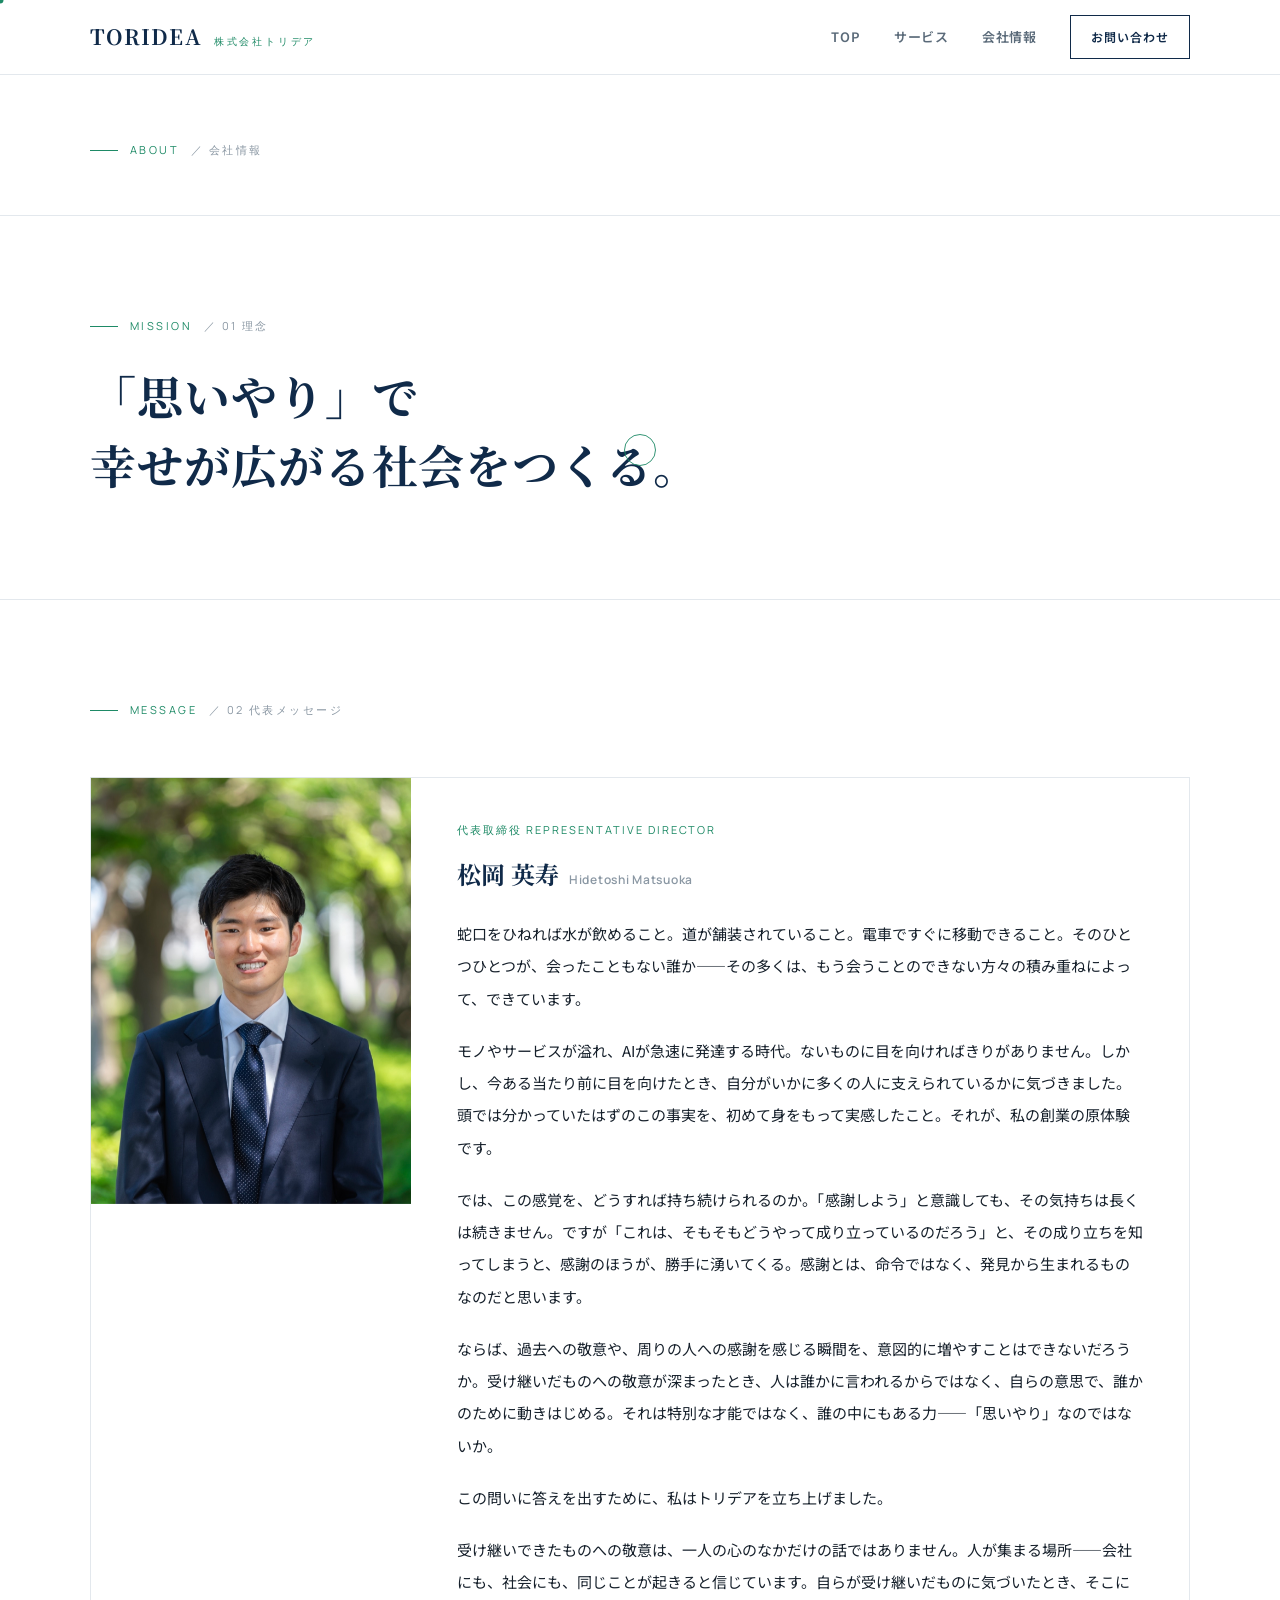
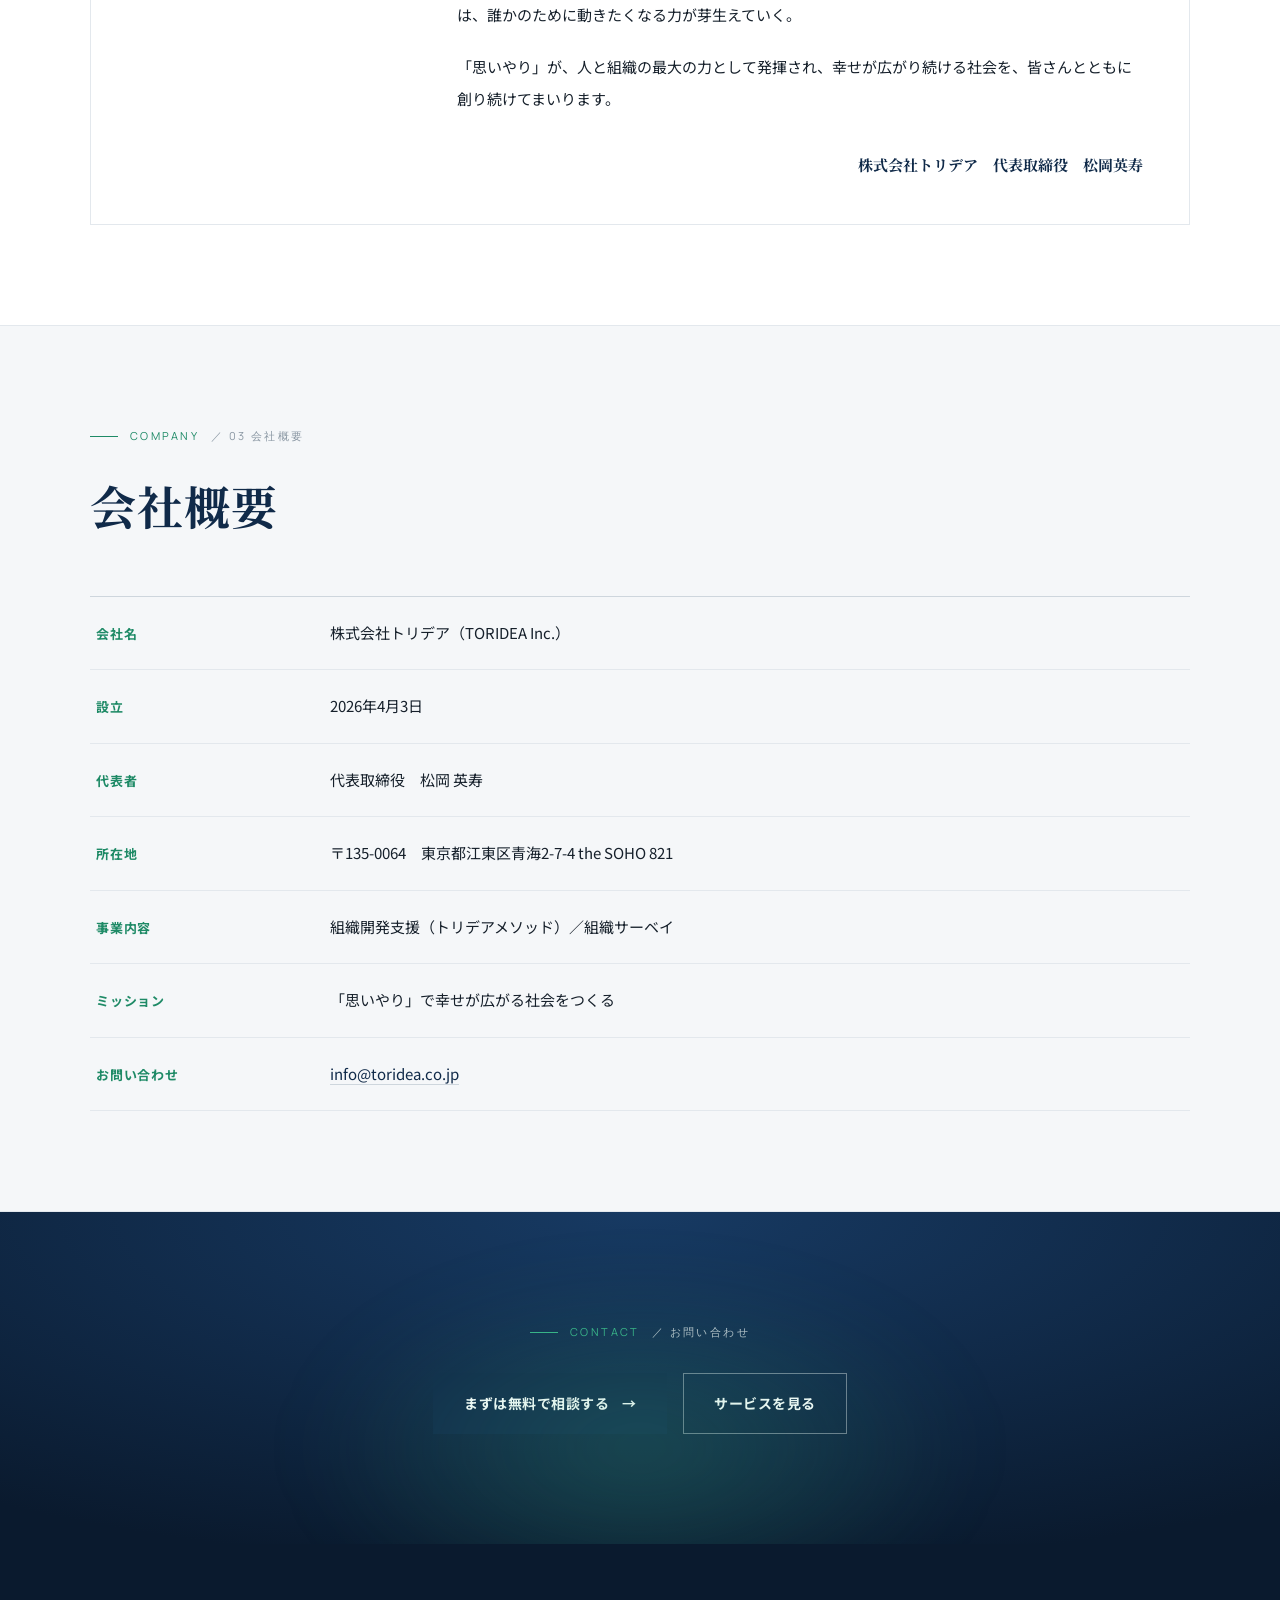
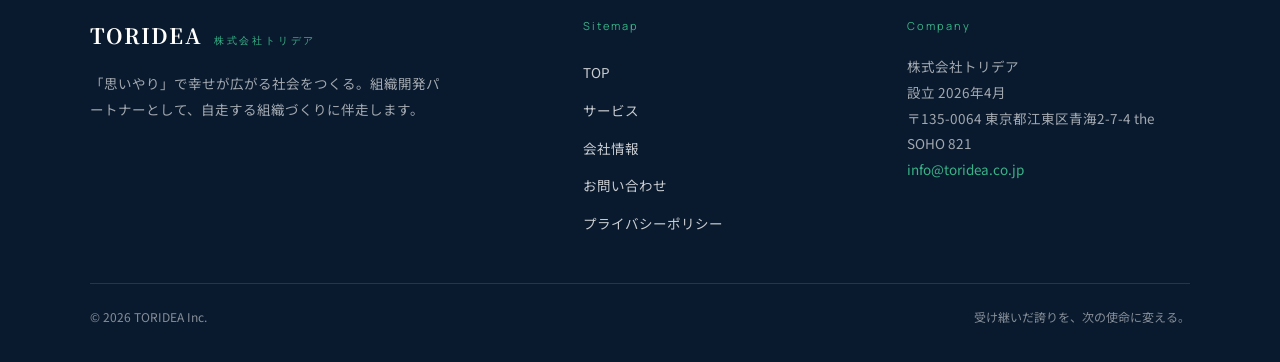
==== commit 5e837f16: "SEO基盤を整備：sitemap/robots/canonical/OGPを追加 - sitemap.xml を新規作成（noindexのthanks.htmlは除外） - robots.txt を新" ====
--- a/about.html
+++ b/about.html
@@ -6,6 +6,17 @@
 <meta name="viewport" content="width=device-width, initial-scale=1.0">
 <meta name="description" content="株式会社トリデアの会社概要。設立2026年4月、代表取締役 松岡英寿。組織開発パートナー。">
 <title>会社情報｜株式会社トリデア</title>
+<link rel="canonical" href="https://www.toridea.co.jp/about.html">
+<meta property="og:type" content="website">
+<meta property="og:site_name" content="株式会社トリデア">
+<meta property="og:locale" content="ja_JP">
+<meta property="og:url" content="https://www.toridea.co.jp/about.html">
+<meta property="og:title" content="会社情報｜株式会社トリデア">
+<meta property="og:description" content="株式会社トリデアの会社概要。設立2026年4月、代表取締役 松岡英寿。組織開発パートナー。">
+<meta property="og:image" content="https://www.toridea.co.jp/og-image.jpg">
+<meta property="og:image:width" content="1400">
+<meta property="og:image:height" content="786">
+<meta name="twitter:card" content="summary_large_image">
 <link rel="preconnect" href="https://fonts.googleapis.com"><link rel="preconnect" href="https://fonts.gstatic.com" crossorigin>
 <link href="https://fonts.googleapis.com/css2?family=Noto+Sans+JP:wght@400;500;600;700;900&family=Noto+Serif+JP:wght@600;700&family=Manrope:wght@500;600;700&display=swap" rel="stylesheet">
 <style>
